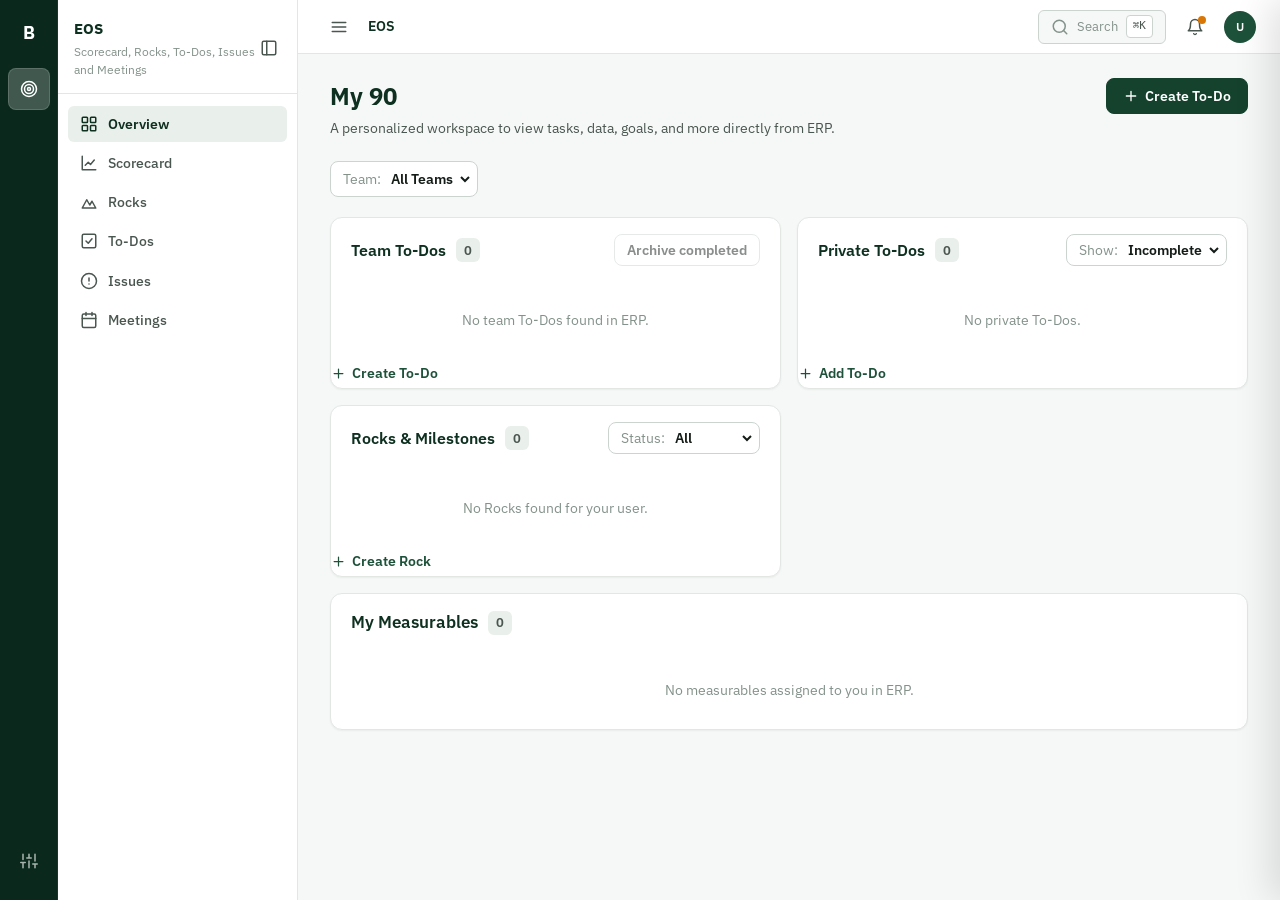
==== erp-starter/index.html @ 86933eb8 "Front end UI has been updated" ====
<!DOCTYPE html>
<html lang="en">
<head>
<meta charset="utf-8">
<meta name="viewport" content="width=device-width, initial-scale=1">
<title>Burhani ERP - EOS</title>
<link rel="preconnect" href="https://fonts.googleapis.com">
<link rel="preconnect" href="https://fonts.gstatic.com" crossorigin>
<link href="https://fonts.googleapis.com/css2?family=IBM+Plex+Sans:wght@400;500;600;700&display=swap" rel="stylesheet">
<link rel="stylesheet" href="css/styles.css?v=2.0.2">
<link rel="stylesheet" href="css/eos.css?v=2.0.2">
</head>
<body>
<div class="app" id="app">
  <nav class="rail" id="rail" aria-label="Modules"></nav>
  <aside class="side" id="side" aria-label="Navigation"></aside>
  <div class="work">
    <header class="top" id="top"></header>
    <main class="page"><div class="inner" id="main"></div></main>
  </div>
</div>
<div class="scrim" id="scrim"></div>
<aside class="drawer" id="drawer" aria-hidden="true" role="dialog" aria-label="New record"></aside>
<div class="pal-wrap" id="palWrap"><div class="pal" role="dialog" aria-label="Command palette">
  <input id="palIn" placeholder="Search records, documents or modules" autocomplete="off" aria-label="Command palette">
  <ul id="palList"></ul>
  <footer><span><kbd>↑</kbd> <kbd>↓</kbd> move</span><span><kbd>↵</kbd> open</span><span><kbd>esc</kbd> close</span></footer>
</div></div>
<div class="toast" id="toast" role="status"></div>

<script src="js/registry.js?v=2.0.2"></script>
<script src="js/eos.js?v=2.0.2"></script>
<script src="js/app.js?v=2.0.2"></script>
</body>
</html>
---- erp-starter/css/styles.css ----
/* =====================================================================
   Burhani ERP Design System: Core Tokens, Shell, & Base Components
   ===================================================================== */
:root {
  --ink: #141C18;
  --ink-2: #4A5650;
  --ink-3: #84928B;
  --surface: #FFFFFF;
  --line: #E2E7E4;
  --line-2: #CCD4CF;

  /* Burhani Green Palette */
  --g50: #F6F8F7;
  --g100: #E9EFEA;
  --g700: #1E513A;
  --g800: #14422D;
  --g900: #0E3020;
  --olive: #2D6A4F;

  /* Status Colors */
  --ok: #15803D;
  --ok-bg: #DCFCE7;
  --bad: #DC2626;
  --bad-bg: #FEE2E2;
  --warn: #D97706;
  --warn-bg: #FEF3C7;

  /* Shapes & Effects */
  --r: 8px;
  --r-lg: 12px;
  --ease: cubic-bezier(0.16, 1, 0.3, 1);
  --shadow-sm: 0 1px 2px rgba(0, 0, 0, 0.05);
  --shadow: 0 1px 3px rgba(0, 0, 0, 0.05), 0 4px 6px -2px rgba(0, 0, 0, 0.03);
  --shadow-h: 0 12px 28px -4px rgba(14, 48, 32, 0.12), 0 4px 12px -2px rgba(14, 48, 32, 0.06);
}

*, *::before, *::after {
  box-sizing: border-box;
  margin: 0;
  padding: 0;
}

html, body {
  height: 100%;
  font-family: 'IBM Plex Sans', -apple-system, BlinkMacSystemFont, 'Segoe UI', Roboto, Helvetica, Arial, sans-serif;
  color: var(--ink);
  background: var(--g50);
  font-size: 14px;
  line-height: 1.5;
  -webkit-font-smoothing: antialiased;
}

input, button, select, textarea {
  font: inherit;
}

button {
  background: none;
  border: none;
  cursor: pointer;
  color: inherit;
}

svg.i {
  width: 18px;
  height: 18px;
  stroke: currentColor;
  stroke-width: 2;
  stroke-linecap: round;
  stroke-linejoin: round;
  fill: none;
  flex-shrink: 0;
}

/* =====================================================================
   APP SHELL
   ===================================================================== */
.app {
  display: flex;
  height: 100vh;
  width: 100vw;
  overflow: hidden;
}

/* 1. Left Rail (Global App Navigation) */
.rail {
  width: 58px;
  flex-shrink: 0;
  background: #0A291C;
  display: flex;
  flex-direction: column;
  align-items: center;
  padding: 12px 0;
  z-index: 40;
  border-right: 1px solid rgba(255, 255, 255, 0.06);
}

.brand {
  width: 40px;
  height: 40px;
  border-radius: 10px;
  background: rgba(255, 255, 255, 0.1);
  display: flex;
  align-items: center;
  justify-content: center;
  color: #fff;
  font-weight: 700;
  font-size: 18px;
  margin-bottom: 16px;
  transition: all .2s var(--ease);
}
.brand.has-logo {
  background: transparent;
}
.brand img {
  width: 32px;
  height: 32px;
  object-fit: contain;
}
.brand:hover {
  background: rgba(255, 255, 255, 0.2);
}

.rb {
  width: 42px;
  height: 42px;
  border-radius: 8px;
  color: rgba(255, 255, 255, 0.65);
  display: flex;
  align-items: center;
  justify-content: center;
  margin-bottom: 6px;
  transition: all .15s var(--ease);
}
.rb:hover {
  background: rgba(255, 255, 255, 0.12);
  color: #fff;
}
.rb[aria-current="true"] {
  background: rgba(255, 255, 255, 0.22);
  color: #fff;
  box-shadow: inset 0 0 0 1px rgba(255, 255, 255, 0.15);
}
.spacer {
  flex: 1;
}

/* 2. Module Sidebar */
.side {
  width: 240px;
  flex-shrink: 0;
  background: var(--surface);
  border-right: 1px solid var(--line);
  display: flex;
  flex-direction: column;
  transition: margin-left .2s var(--ease);
  z-index: 30;
}
.app.sb-off .side {
  margin-left: -240px;
}
.side-in {
  display: flex;
  flex-direction: column;
  height: 100%;
}
.sb-head {
  display: flex;
  align-items: center;
  justify-content: space-between;
  padding: 18px 16px 14px;
  border-bottom: 1px solid var(--line);
}
.sb-head h2 {
  font-size: 15px;
  font-weight: 700;
  color: var(--g900);
}
.sb-head p {
  font-size: 12px;
  color: var(--ink-3);
  margin-top: 2px;
}
.sb-nav {
  flex: 1;
  overflow-y: auto;
  padding: 12px 10px;
  display: flex;
  flex-direction: column;
  gap: 3px;
}
.nv {
  display: flex;
  align-items: center;
  width: 100%;
  gap: 10px;
  padding: 8px 12px;
  border-radius: 6px;
  color: var(--ink-2);
  font-size: 13.5px;
  font-weight: 500;
  text-align: left;
  transition: all .15s;
}
.nv:hover {
  background: var(--g100);
  color: var(--ink);
}
.nv[aria-current="page"] {
  background: var(--g100);
  color: var(--g900);
  font-weight: 600;
}
.nv .lbl {
  flex: 1;
}
.nv .chev {
  width: 14px;
  height: 14px;
  color: var(--ink-3);
  transition: transform .2s var(--ease);
}
.nv[aria-expanded="true"] .chev {
  transform: rotate(90deg);
}
.kids {
  max-height: 0;
  overflow: hidden;
  transition: max-height .25s var(--ease);
}
.kids.open {
  max-height: 500px;
}
.kid {
  display: block;
  width: 100%;
  text-align: left;
  padding: 6px 12px 6px 36px;
  font-size: 13px;
  color: var(--ink-2);
  border-radius: 6px;
  transition: all .15s;
}
.kid:hover {
  background: var(--g100);
  color: var(--ink);
}
.kid[aria-current="page"] {
  color: var(--g900);
  font-weight: 600;
  background: var(--g100);
}

/* 3. Main Work Area */
.work {
  flex: 1;
  display: flex;
  flex-direction: column;
  min-width: 0;
  height: 100vh;
  overflow: hidden;
  background: var(--g50);
}

/* 4. Top Header */
.top {
  height: 54px;
  flex-shrink: 0;
  background: var(--surface);
  border-bottom: 1px solid var(--line);
  display: flex;
  align-items: center;
  padding: 0 24px;
  gap: 12px;
}
.menu-btn {
  display: none;
}
.crumbs {
  display: flex;
  align-items: center;
  gap: 6px;
  font-size: 13.5px;
  color: var(--ink-2);
}
.crumbs button {
  font-weight: 500;
  color: var(--ink-2);
}
.crumbs button:hover {
  color: var(--g900);
  text-decoration: underline;
}
.crumbs b {
  color: var(--g900);
  font-weight: 600;
}
.crumbs .sep {
  color: var(--ink-3);
  font-size: 12px;
}
.cmdk {
  margin-left: auto;
  display: flex;
  align-items: center;
  gap: 8px;
  height: 34px;
  padding: 0 12px;
  border-radius: 6px;
  border: 1px solid var(--line-2);
  background: var(--g50);
  color: var(--ink-3);
  font-size: 13px;
  transition: all .15s;
}
.cmdk:hover {
  background: #fff;
  border-color: var(--olive);
}
.cmdk kbd {
  padding: 2px 6px;
  font-size: 11px;
  background: #fff;
  border: 1px solid var(--line-2);
  border-radius: 4px;
  color: var(--ink-2);
}
.dot {
  width: 8px;
  height: 8px;
  border-radius: 50%;
  background: var(--warn);
  position: absolute;
  top: 6px;
  right: 6px;
}
.avatar {
  width: 32px;
  height: 32px;
  border-radius: 50%;
  background: var(--g700);
  color: #fff;
  font-size: 12px;
  font-weight: 600;
  display: grid;
  place-items: center;
  flex-shrink: 0;
  cursor: pointer;
}

/* 5. Page Content Container */
.page {
  flex: 1;
  overflow-y: auto;
  padding: 24px 32px 48px;
}
.inner {
  max-width: 1260px;
  margin: 0 auto;
  width: 100%;
}
.inner.enter {
  animation: fadeEnter .2s var(--ease);
}
@keyframes fadeEnter {
  from { opacity: 0; transform: translateY(6px); }
  to { opacity: 1; transform: translateY(0); }
}

/* =====================================================================
   SHARED COMPONENTS & FORM CONTROLS
   ===================================================================== */
.ph {
  display: flex;
  align-items: center;
  justify-content: space-between;
  margin-bottom: 20px;
}
.ph h1 {
  font-size: 24px;
  font-weight: 700;
  color: var(--g900);
}
.ph .sub {
  font-size: 14px;
  color: var(--ink-3);
  font-weight: 400;
  margin-left: 8px;
}
.ph .row {
  display: flex;
  align-items: center;
  gap: 10px;
}

.btn {
  display: inline-flex;
  align-items: center;
  justify-content: center;
  gap: 6px;
  height: 36px;
  padding: 0 16px;
  font-weight: 600;
  font-size: 13.5px;
  border-radius: var(--r);
  border: 1px solid var(--line-2);
  background: var(--surface);
  color: var(--ink);
  transition: all .15s;
}
.btn:hover {
  background: var(--g100);
}
.btn.primary {
  background: var(--g800);
  color: #fff;
  border-color: var(--g800);
}
.btn.primary:hover {
  background: var(--g900);
}
.btn svg {
  width: 16px;
  height: 16px;
}

.icon-btn {
  width: 34px;
  height: 34px;
  border-radius: 6px;
  display: grid;
  place-items: center;
  color: var(--ink-2);
  position: relative;
  transition: background .15s;
}
.icon-btn:hover {
  background: var(--g100);
  color: var(--ink);
}

.mini {
  height: 28px;
  padding: 0 10px;
  font-size: 12px;
  font-weight: 600;
  border-radius: 6px;
  border: 1px solid var(--line-2);
  background: var(--surface);
  display: inline-flex;
  align-items: center;
  gap: 4px;
}
.mini.ok {
  background: var(--ok-bg);
  color: var(--ok);
  border-color: transparent;
}
.mini:hover {
  background: var(--g100);
}

.field {
  height: 38px;
  padding: 0 12px;
  border: 1px solid var(--line-2);
  border-radius: var(--r);
  background: var(--surface);
  color: var(--ink);
  font-size: 13.5px;
  outline: none;
  transition: border-color .15s, box-shadow .15s;
}
.field:focus {
  border-color: var(--olive);
  box-shadow: 0 0 0 2px rgba(45, 106, 79, 0.15);
}

.panel {
  background: var(--surface);
  border: 1px solid var(--line);
  border-radius: var(--r-lg);
  box-shadow: var(--shadow-sm);
  overflow: hidden;
}

.scroll {
  overflow-x: auto;
  width: 100%;
}

table {
  width: 100%;
  border-collapse: collapse;
  text-align: left;
  font-size: 13.5px;
}
th {
  font-weight: 600;
  color: var(--ink-2);
  border-bottom: 1px solid var(--line);
  padding: 10px 16px;
  background: var(--g50);
}
td {
  border-bottom: 1px solid var(--line);
  padding: 12px 16px;
  color: var(--ink);
}
tr:hover td {
  background: #F9FAF9;
}
td.strong {
  font-weight: 600;
  color: var(--g900);
}
td.muted {
  color: var(--ink-3);
}
td.num, th.num {
  text-align: right;
}

.pill {
  display: inline-flex;
  align-items: center;
  padding: 3px 10px;
  border-radius: 99px;
  font-size: 12px;
  font-weight: 600;
}
.pill.ok { background: var(--ok-bg); color: var(--ok); }
.pill.bad { background: var(--bad-bg); color: var(--bad); }
.pill.warn { background: var(--warn-bg); color: var(--warn); }
.pill.olive { background: #E9EFEA; color: var(--g800); }
.pill.neutral { background: var(--g100); color: var(--ink-2); }

.search {
  position: relative;
  display: inline-flex;
  align-items: center;
}
.search svg {
  position: absolute;
  left: 10px;
  width: 16px;
  height: 16px;
  color: var(--ink-3);
  pointer-events: none;
}
.search .field {
  padding-left: 34px;
}

.chips {
  display: flex;
  gap: 8px;
  align-items: center;
}
.chip {
  display: inline-flex;
  align-items: center;
  gap: 6px;
  height: 32px;
  padding: 0 12px;
  border-radius: 99px;
  background: var(--surface);
  border: 1px solid var(--line-2);
  font-size: 13px;
  font-weight: 500;
  color: var(--ink-2);
}
.chip small {
  background: var(--g100);
  padding: 1px 6px;
  border-radius: 99px;
  font-size: 11px;
}
.chip[aria-pressed="true"] {
  background: var(--g800);
  color: #fff;
  border-color: var(--g800);
}
.chip[aria-pressed="true"] small {
  background: rgba(255, 255, 255, 0.2);
  color: #fff;
}

/* Kanban Board */
.board {
  display: grid;
  grid-template-columns: repeat(auto-fit, minmax(280px, 1fr));
  gap: 16px;
  align-items: start;
}
.col {
  background: var(--g100);
  border-radius: var(--r-lg);
  padding: 14px;
  display: flex;
  flex-direction: column;
  gap: 10px;
}
.col h4 {
  font-size: 14px;
  font-weight: 600;
  color: var(--g900);
  display: flex;
  align-items: center;
  justify-content: space-between;
}
.col h4 span {
  font-size: 12px;
  color: var(--ink-3);
  background: #fff;
  padding: 2px 8px;
  border-radius: 99px;
}
.card {
  background: var(--surface);
  border: 1px solid var(--line);
  border-radius: var(--r);
  padding: 14px;
  display: flex;
  flex-direction: column;
  gap: 6px;
  box-shadow: var(--shadow-sm);
  text-align: left;
  transition: all .15s;
}
.card:hover {
  box-shadow: var(--shadow);
  border-color: var(--line-2);
}
.card small {
  color: var(--ink-3);
  font-size: 11.5px;
  font-weight: 600;
  text-transform: uppercase;
  letter-spacing: 0.04em;
}
.card strong {
  color: var(--g900);
  font-size: 14px;
  line-height: 1.35;
}
.card p {
  color: var(--ink-2);
  font-size: 12.5px;
}
.card .by {
  margin-top: 6px;
  display: flex;
  align-items: center;
}

/* Empty State */
.empty {
  text-align: center;
  padding: 56px 20px;
}
.empty h3 {
  font-size: 17px;
  font-weight: 600;
  color: var(--g900);
  margin-bottom: 6px;
}
.empty p {
  color: var(--ink-2);
  max-width: 440px;
  margin: 0 auto 20px;
}

/* =====================================================================
   DRAWER (RIGHT SLIDE-OVER)
   ===================================================================== */
.drawer {
  position: fixed;
  top: 0;
  right: 0;
  bottom: 0;
  width: 460px;
  max-width: 90vw;
  background: var(--surface);
  box-shadow: -10px 0 35px rgba(0, 0, 0, 0.12);
  z-index: 100;
  transform: translateX(100%);
  transition: transform .25s var(--ease);
  display: flex;
  flex-direction: column;
}
body.drawer-open .drawer {
  transform: translateX(0);
}
.scrim {
  position: fixed;
  inset: 0;
  background: rgba(10, 25, 18, 0.45);
  backdrop-filter: blur(2px);
  z-index: 90;
  opacity: 0;
  pointer-events: none;
  transition: opacity .25s;
}
body.drawer-open .scrim, body.nav-open .scrim {
  opacity: 1;
  pointer-events: auto;
}
.drawer header {
  display: flex;
  align-items: center;
  justify-content: space-between;
  padding: 20px 24px;
  border-bottom: 1px solid var(--line);
}
.drawer header h2 {
  font-size: 18px;
  font-weight: 700;
  color: var(--g900);
}
.drawer .body {
  flex: 1;
  overflow-y: auto;
  padding: 24px;
  display: flex;
  flex-direction: column;
  gap: 16px;
}
.drawer .f {
  display: flex;
  flex-direction: column;
  gap: 6px;
}
.drawer .f label {
  font-size: 13px;
  font-weight: 600;
  color: var(--ink-2);
}
.drawer .f .err {
  display: none;
  font-size: 12px;
  color: var(--bad);
}
.drawer .f.bad .err {
  display: block;
}
.drawer .f.bad .field {
  border-color: var(--bad);
}
.drawer footer {
  padding: 16px 24px;
  border-top: 1px solid var(--line);
  display: flex;
  justify-content: flex-end;
  gap: 10px;
  background: var(--g50);
}

/* =====================================================================
   COMMAND PALETTE
   ===================================================================== */
.pal-wrap {
  position: fixed;
  inset: 0;
  background: rgba(10, 25, 18, 0.45);
  backdrop-filter: blur(2px);
  z-index: 200;
  display: none;
  place-items: center;
  padding: 20px;
}
body.pal-open .pal-wrap {
  display: grid;
}
.pal {
  width: 600px;
  max-width: 100%;
  background: var(--surface);
  border-radius: var(--r-lg);
  box-shadow: 0 24px 48px rgba(0, 0, 0, 0.2);
  overflow: hidden;
  animation: pop .15s var(--ease);
}
@keyframes pop {
  from { opacity: 0; transform: scale(.97); }
  to { opacity: 1; transform: scale(1); }
}
#palIn {
  width: 100%;
  height: 52px;
  padding: 0 20px;
  border: none;
  border-bottom: 1px solid var(--line);
  outline: none;
  font-size: 15.5px;
  color: var(--ink);
  background: transparent;
}
#palList {
  list-style: none;
  margin: 0;
  padding: 8px 0;
  max-height: 340px;
  overflow-y: auto;
}
#palList .g {
  padding: 8px 18px 4px;
  font-size: 11px;
  font-weight: 700;
  text-transform: uppercase;
  letter-spacing: 0.05em;
  color: var(--ink-3);
}
#palList .it {
  display: flex;
  align-items: center;
  justify-content: space-between;
  padding: 10px 18px;
  cursor: pointer;
  font-size: 14px;
  color: var(--ink);
  transition: background .12s;
}
#palList .it[aria-selected="true"], #palList .it:hover {
  background: var(--g100);
  color: var(--g900);
}
#palList .it small {
  color: var(--ink-3);
  font-size: 12px;
}
#palList .none {
  padding: 24px 18px;
  text-align: center;
  color: var(--ink-3);
}
.pal footer {
  padding: 10px 18px;
  border-top: 1px solid var(--line);
  display: flex;
  gap: 16px;
  font-size: 12px;
  color: var(--ink-3);
  background: var(--g50);
}
.pal footer kbd {
  background: #fff;
  border: 1px solid var(--line-2);
  padding: 1px 5px;
  border-radius: 4px;
  font-weight: 600;
  color: var(--ink-2);
}

/* =====================================================================
   TOAST
   ===================================================================== */
.toast {
  position: fixed;
  bottom: 24px;
  left: 50%;
  transform: translateX(-50%) translateY(100px);
  background: var(--g900);
  color: #fff;
  padding: 11px 22px;
  border-radius: 99px;
  font-size: 13.5px;
  font-weight: 500;
  box-shadow: 0 12px 28px rgba(0, 0, 0, 0.25);
  z-index: 300;
  opacity: 0;
  transition: all .25s var(--ease);
  pointer-events: none;
}
.toast.show {
  transform: translateX(-50%) translateY(0);
  opacity: 1;
}

/* =====================================================================
   RESPONSIVE
   ===================================================================== */
@media (max-width: 900px) {
  .menu-btn { display: grid; }
  .side {
    position: fixed;
    top: 0;
    bottom: 0;
    left: 58px;
    z-index: 95;
    transform: translateX(-100%);
    transition: transform .25s var(--ease);
  }
  body.nav-open .side {
    transform: translateX(0);
  }
  .page {
    padding: 16px;
  }
}
---- erp-starter/css/eos.css ----
/* =====================================================================
   EOS module styles. Spacing scale used throughout: 8 / 12 / 16 / 20 / 24
   ===================================================================== */
.ph.eos-ph{align-items:flex-start;margin-bottom:22px;min-height:0}
.eos-ph+.tabs{margin-top:-8px}
.ph .lead{color:var(--ink-2);margin-top:4px}
.tabs{display:flex;gap:28px;border-bottom:1px solid var(--line);margin:16px 0 20px}
.tab{padding:10px 2px 11px;font-weight:600;color:var(--ink-3);border-bottom:2px solid transparent;margin-bottom:-1px;transition:color .15s,border-color .15s}
.tab:hover{color:var(--ink)}
.tab[aria-selected="true"]{color:var(--g800);border-color:var(--olive)}
.fbar{display:flex;flex-wrap:wrap;gap:10px;align-items:center;margin-bottom:20px}
.fbar .grow{margin-left:auto;display:flex;gap:10px;align-items:center}
.fsel{display:inline-flex;align-items:center;gap:6px;height:36px;padding:0 4px 0 12px;border:1px solid var(--line-2);border-radius:var(--r);background:var(--surface);color:var(--ink-3)}
.fsel select{border:0;background:none;height:34px;font-weight:600;color:var(--ink);cursor:pointer;padding-right:4px;max-width:200px}
.fsel select:focus-visible{outline:2px solid var(--olive);outline-offset:2px;border-radius:4px}
.fsel.sm{height:32px}.fsel.sm select{height:30px}
.sw-wrap{display:inline-flex;align-items:center;gap:10px;height:36px;color:var(--ink);font-weight:500}
.sw{width:34px;height:20px;border-radius:99px;background:var(--line-2);position:relative;transition:background .2s;flex:none}
.sw::after{content:"";position:absolute;top:2px;left:2px;width:16px;height:16px;border-radius:50%;background:#fff;box-shadow:0 1px 2px rgba(0,0,0,.25);transition:transform .2s var(--ease)}
.sw-wrap[aria-checked="true"] .sw{background:var(--g700)}
.sw-wrap[aria-checked="true"] .sw::after{transform:translateX(14px)}
.eos-search{position:relative}
.eos-search .field{padding-left:36px;width:190px}
.avatar.sm{width:28px;height:28px;font-size:11px;background:var(--ink-3)}
.avatar.md{width:32px;height:32px;font-size:12px}
.pcount{display:inline-grid;place-items:center;min-width:24px;height:24px;padding:0 7px;border-radius:6px;background:var(--g100);color:var(--ink-2);font-size:12.5px;font-weight:600;margin-left:10px}
.pnl-h{display:flex;align-items:center;justify-content:space-between;gap:12px;padding:16px 20px}
.pnl-h h2{font-size:17px;font-weight:600;color:var(--g900);display:flex;align-items:center}
.pnl-sub{padding:0 20px 14px;margin-top:-8px;color:var(--ink-3)}
.eos-col{max-width:980px;margin:0 auto}
.stack{display:grid;gap:16px}
.eos-t td{padding:13px 16px}
.eos-t th{padding:11px 16px}
.eos-t td.tl{white-space:normal;min-width:240px}
.muted-s{color:var(--ink-3);font-size:12.5px}

/* status chip, tags, progress */
.e-st{display:inline-flex;align-items:center;gap:6px;height:26px;padding:0 9px;border-radius:6px;font-size:12.5px;font-weight:600;white-space:nowrap}
.e-st svg{width:14px;height:14px}
.e-st.on{background:#E1EDF7;color:#25628F}
.e-st.off{background:var(--bad-bg);color:var(--bad)}
.e-st.done{background:var(--ok-bg);color:var(--ok)}
.e-tag{display:inline-block;margin-left:10px;padding:1px 9px;border:1px solid var(--line-2);border-radius:99px;font-size:12px;font-weight:500;color:var(--ink-2);vertical-align:1px}
.e-prog{display:inline-flex;align-items:center;gap:10px;color:var(--ink-3);font-size:12px}
.e-bar{display:inline-block;width:96px;height:6px;border-radius:99px;background:var(--g100);overflow:hidden}
.e-bar i{display:block;height:100%;background:var(--g700);border-radius:99px}

/* timeframe pills matching Desk Scorecard list */
.tf-badge{display:inline-flex;align-items:center;gap:6px;padding:3px 10px;border-radius:99px;font-size:12px;font-weight:500}
.tf-badge.tf-weekly{background:#EBF3EE;color:#1A5336}
.tf-badge.tf-monthly{background:#EEF2F6;color:#334155}
.tf-badge.tf-quarterly{background:#FEF3EB;color:#B45309}
.tf-badge.tf-annual{background:#EFF6FF;color:#1D4ED8}
.tf-badge .dot{width:6px;height:6px;border-radius:50%;background:currentColor;display:inline-block}

/* ERP Desk table styling */
.desk-panel{box-shadow:0 1px 3px rgba(0,0,0,0.04);background:#fff}
.desk-table th{background:#F8FAFC;font-size:12.5px;color:var(--ink-2);text-transform:none;letter-spacing:0;font-weight:600;padding:10px 14px;border-bottom:1px solid var(--line)}
.desk-table td{padding:10px 14px;font-size:13px;border-bottom:1px solid var(--line);vertical-align:middle}
.desk-table tr:hover td{background:#F8FAFC}
.desk-table tr.sel td{background:#F1F5F9}
.sc-fbar .field{background:var(--g50);border:1px solid var(--line-2);transition:border-color .15s,box-shadow .15s}
.sc-fbar .field:focus{background:#fff;border-color:var(--g700);box-shadow:0 0 0 2px var(--g100)}

/* due dates */
.due{display:inline-flex;align-items:center;gap:8px;color:var(--ink-3);white-space:nowrap}
.due svg{width:16px;height:16px}
.due.late{color:var(--bad);font-weight:600}
.due.today{color:var(--ink);font-weight:600}
.bang{width:18px;height:18px;border-radius:50%;background:var(--bad);color:#fff;display:inline-grid;place-items:center;font-size:12px;font-weight:700;line-height:1}
.dd{color:var(--ink-3);white-space:nowrap}
.dd.late{color:var(--bad);font-weight:600}
.dd.today{color:var(--warn);font-weight:600}
.ck-c{width:22px;height:22px;border-radius:50%;border:1.5px solid var(--line-2);background:#fff;display:grid;place-items:center;color:#fff;transition:background .15s,border-color .15s;flex:none}
.ck-c:hover{border-color:var(--g700)}
.ck-c.on{background:var(--ok);border-color:var(--ok)}
.ck-c svg{width:13px;height:13px;stroke-width:3}
td.tdn{white-space:normal;font-weight:500;min-width:260px}
td.tdn.done,.e-li .t.done{color:var(--ink-3);text-decoration:line-through}
tr.msr>td{background:var(--g50)}
tr.msr td{padding-top:10px;padding-bottom:10px}
tr.msr.add input{width:min(440px,100%);height:34px}
td .icon-btn{width:30px;height:30px}
td .icon-btn svg{width:16px;height:16px}
.pri{border:1px solid var(--line-2);border-radius:6px;height:30px;padding:0 6px;background:#fff;color:var(--ink-2);font-weight:500}

/* floating row menu */
.e-menu{position:fixed;z-index:60;min-width:196px;background:var(--surface);border:1px solid var(--line);border-radius:var(--r);box-shadow:var(--shadow-h);padding:6px;animation:pop .14s var(--ease)}
.e-menu button{display:block;width:100%;padding:9px 12px;border-radius:6px;font-weight:500;color:var(--ink)}
.e-menu button:hover{background:var(--g100)}

/* pager */
.pager{display:flex;align-items:center;gap:16px;padding:12px 20px;border-top:1px solid var(--line);color:var(--ink-2);font-size:13px}
.pager .sp{flex:1}
.pager select{border:0;background:none;font-weight:600;color:var(--ink);cursor:pointer}
.pager .mini{width:30px;padding:0}
.pager .mini[disabled]{opacity:.4;cursor:default}
.addlink{display:inline-flex;align-items:center;gap:6px;color:var(--g700);font-weight:600;padding:4px 0}
.addlink:hover{color:var(--g900);text-decoration:underline}
.addlink svg{width:15px;height:15px}
.addrow{display:flex;align-items:center;gap:6px;padding:13px 20px;color:var(--g700);font-weight:600;border-top:1px solid var(--line);width:100%}
.addrow:hover{background:var(--g50)}
.addrow svg{width:15px;height:15px}

/* scorecard */
.sc table{min-width:1180px}
.sc th{font-weight:500;color:var(--ink-2);font-size:12.5px;text-align:center;white-space:normal;line-height:1.3;padding:10px 12px;background:var(--g50)}
.sc th small{display:block;color:var(--ink-3);font-weight:400}
.sc th.cur{color:var(--g900);font-weight:600}
.sc th.cur::before{content:"";display:inline-block;width:7px;height:7px;border-radius:50%;background:#2F7FBF;margin-right:6px;vertical-align:1px}
.sc tr.yr th{background:var(--surface);text-align:left;color:var(--ink-3);font-weight:600;border-bottom:0;padding:10px 12px 4px}
.sc td{padding:0 14px;height:46px;text-align:center}
.sc td.trc,.sc th.trc{width:64px;min-width:64px;position:sticky;left:0;z-index:2;background:var(--surface)}
.sc th.trc{background:var(--g50)}
.sc td.mn,.sc th.mn{position:sticky;left:64px;z-index:2;min-width:250px;text-align:left;background:var(--surface);box-shadow:1px 0 0 var(--line)}
.sc th.mn{background:var(--g50)}
.sc td.mn{font-weight:600;color:var(--g900);white-space:normal}
.sc td.g{color:var(--ink-2)}
.sc td.cell{font-weight:600;cursor:pointer;min-width:108px;position:relative;transition:filter .15s}
.sc td.cell:hover{filter:brightness(.96)}
.sc td.cell.ok{background:#E6F2E7;color:var(--ok)}
.sc td.cell.bad{background:#FBE6E2;color:var(--bad)}
.sc td.cell.na{color:var(--ink-3);font-weight:400}
.sc td.cell.na.cur{background:var(--g50)}
.sc .sc-in{width:92px;height:32px;text-align:center}
.toissue{position:absolute;right:4px;top:50%;transform:translateY(-50%);width:24px;height:24px;border-radius:6px;display:grid;place-items:center;color:var(--bad);opacity:0;transition:opacity .15s,background .15s}
.toissue svg{width:15px;height:15px}
.sc td.cell:hover .toissue,.toissue:focus-visible{opacity:1}
.toissue:hover{background:#fff}
.e-trend{display:inline-grid;place-items:center;width:30px;height:30px;border-radius:50%}
.e-trend svg{width:17px;height:17px}
.e-trend.ok{color:var(--ok)}.e-trend.bad{color:var(--bad)}.e-trend.warn{color:#C9791B}

/* rocks */
.vto{display:flex;align-items:center;gap:14px;width:100%;padding:16px 20px;font-weight:600;font-size:16px;color:var(--g900)}
.vto .ic{width:36px;height:36px;border-radius:50%;background:var(--g100);color:var(--g800);display:grid;place-items:center}
.vto .chev{margin-left:auto;color:var(--ink-3);transition:transform .2s var(--ease)}
.vto[aria-expanded="true"] .chev{transform:rotate(180deg)}
.vto-body{display:grid;grid-template-columns:repeat(auto-fit,minmax(200px,1fr));gap:16px;padding:4px 20px 20px}
.vto-body label{display:block;font-size:12.5px;font-weight:600;color:var(--ink-2);margin-bottom:6px}
.vto-body .field{width:100%}
.gh{display:flex;align-items:center;gap:12px;padding:16px 20px;width:100%;text-align:left}
.gh b{font-size:17px;font-weight:600;color:var(--g900)}
.gh .pcount{margin-left:0}
.gh .chev{margin-left:auto;color:var(--ink-3);transition:transform .2s var(--ease)}
.gh[aria-expanded="false"] .chev{transform:rotate(-90deg)}
.gh .gi{width:36px;height:36px;border-radius:50%;background:var(--g100);color:var(--ink-2);display:grid;place-items:center}
.gh .gi svg{width:18px;height:18px}
.none{padding:28px 20px;text-align:center;color:var(--ink-3)}

/* My 90 */
.my3{display:grid;grid-template-columns:repeat(auto-fit,minmax(420px,1fr));gap:16px;align-items:start}
.my3 .panel{display:flex;flex-direction:column}
.lst{max-height:470px;overflow:auto}
.e-li{display:flex;align-items:center;gap:12px;padding:12px 20px;border-top:1px solid var(--line)}
.e-li .t{flex:1;min-width:0;line-height:1.35}
.e-li .e-st{height:24px;padding:0 7px}
.e-li .e-st span{display:none}
.my3 .pnl-h h2{font-size:16px;white-space:nowrap}
.my3 .pnl-h .btn{height:32px;padding:0 12px}
.my3 .foot{display:flex;align-items:center}
.mym table{min-width:0}
.mym td.tl{white-space:normal}

/* empty states, meetings */
.empty .eic{width:52px;height:52px;border-radius:50%;background:var(--g100);color:var(--ink-3);display:grid;place-items:center;margin:0 auto 16px}
.empty .eic svg{width:24px;height:24px}
.empty.dash{border:1.5px dashed var(--line-2);border-radius:var(--r-lg);background:var(--g50)}
.hero{text-align:center;padding:44px 20px;background:var(--g50)}
.hero small{color:var(--ink-3);font-weight:500}
.hero h2{font-size:26px;font-weight:600;color:var(--g900);margin:6px 0 22px}
.hero .row{display:flex;gap:10px;justify-content:center;flex-wrap:wrap}
.mrow{display:flex;align-items:center;gap:16px;padding:16px 20px;border-top:1px solid var(--line)}
.mrow b{color:var(--g900)}
.mrow small{color:var(--ink-3);display:block;margin-top:2px}
.mrow .sp{flex:1}
@media (max-width:560px){.my3{grid-template-columns:1fr}}
@media print{.rail,.side,.top,.ph .row,.tabs,.fbar{display:none!important}.app{display:block;height:auto}.page{overflow:visible}}
.f textarea.field{height:96px;padding:10px 12px;resize:vertical;font:inherit}
.f .help{color:var(--ink-3);font-size:12.5px;margin-top:4px}
.flip{transform:scaleX(-1)}
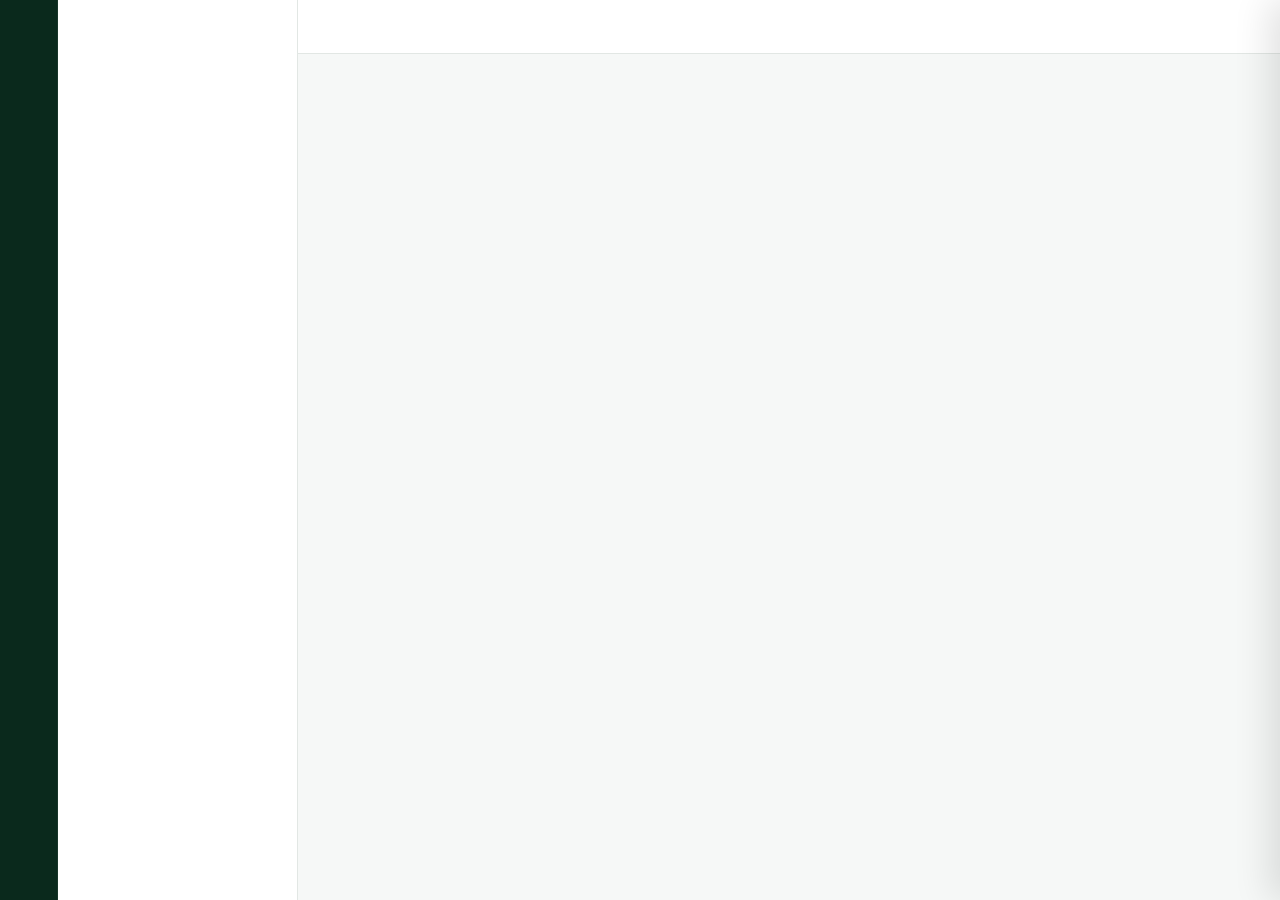
==== commit 14ec20bb: "feat: unify EOS and Talent Management into single portal with permission-based rail and login redire" ====
--- a/erp-starter/index.html
+++ b/erp-starter/index.html
@@ -9,6 +9,7 @@
 <link href="https://fonts.googleapis.com/css2?family=IBM+Plex+Sans:wght@400;500;600;700&display=swap" rel="stylesheet">
 <link rel="stylesheet" href="css/styles.css?v=2.0.2">
 <link rel="stylesheet" href="css/eos.css?v=2.0.2">
+<link rel="stylesheet" href="css/talent.css?v=2.0.2">
 </head>
 <body>
 <div class="app" id="app">
@@ -30,6 +31,7 @@
 
 <script src="js/registry.js?v=2.0.2"></script>
 <script src="js/eos.js?v=2.0.2"></script>
+<script src="js/talent.js?v=2.0.2"></script>
 <script src="js/app.js?v=2.0.2"></script>
 </body>
 </html>
--- a/erp-starter/css/styles.css
+++ b/erp-starter/css/styles.css
@@ -96,10 +96,10 @@
 }
 
 .brand {
-  width: 40px;
-  height: 40px;
+  width: 44px;
+  height: 44px;
   border-radius: 10px;
-  background: rgba(255, 255, 255, 0.1);
+  background: transparent;
   display: flex;
   align-items: center;
   justify-content: center;
@@ -113,12 +113,12 @@
   background: transparent;
 }
 .brand img {
-  width: 32px;
-  height: 32px;
+  width: 38px;
+  height: 38px;
   object-fit: contain;
 }
 .brand:hover {
-  background: rgba(255, 255, 255, 0.2);
+  background: rgba(255, 255, 255, 0.15);
 }
 
 .rb {
@@ -168,18 +168,18 @@
   display: flex;
   align-items: center;
   justify-content: space-between;
-  padding: 18px 16px 14px;
+  padding: 14px 16px;
   border-bottom: 1px solid var(--line);
 }
 .sb-head h2 {
   font-size: 15px;
   font-weight: 700;
   color: var(--g900);
+  margin: 0;
+  line-height: 1;
 }
 .sb-head p {
-  font-size: 12px;
-  color: var(--ink-3);
-  margin-top: 2px;
+  display: none;
 }
 .sb-nav {
   flex: 1;
--- a/erp-starter/css/eos.css
+++ b/erp-starter/css/eos.css
@@ -151,14 +151,19 @@
 /* My 90 */
 .my3{display:grid;grid-template-columns:repeat(auto-fit,minmax(420px,1fr));gap:16px;align-items:start}
 .my3 .panel{display:flex;flex-direction:column}
+.my-todos-container{display:grid;grid-template-columns:1fr 1fr;gap:16px;align-items:stretch}
+.todo-panel{display:flex!important;flex-direction:column!important;height:380px!important;max-height:380px!important;min-height:380px!important;overflow:hidden!important;box-sizing:border-box!important}
+.todo-panel .pnl-h{flex-shrink:0!important}
+.todo-panel .foot{flex-shrink:0!important;display:flex;align-items:center;background:#fff;border-top:1px solid var(--line)}
+.todo-scroll-lst{flex:1 1 auto!important;min-height:0!important;max-height:none!important;overflow-y:auto!important;overflow-x:hidden!important}
 .lst{max-height:470px;overflow:auto}
 .e-li{display:flex;align-items:center;gap:12px;padding:12px 20px;border-top:1px solid var(--line)}
 .e-li .t{flex:1;min-width:0;line-height:1.35}
 .e-li .e-st{height:24px;padding:0 7px}
 .e-li .e-st span{display:none}
-.my3 .pnl-h h2{font-size:16px;white-space:nowrap}
-.my3 .pnl-h .btn{height:32px;padding:0 12px}
-.my3 .foot{display:flex;align-items:center}
+.my3 .pnl-h h2, .my-todos-container .pnl-h h2{font-size:16px;white-space:nowrap}
+.my3 .pnl-h .btn, .my-todos-container .pnl-h .btn{height:32px;padding:0 12px}
+.my3 .foot, .my-todos-container .foot{display:flex;align-items:center}
 .mym table{min-width:0}
 .mym td.tl{white-space:normal}
 
@@ -174,8 +179,190 @@
 .mrow b{color:var(--g900)}
 .mrow small{color:var(--ink-3);display:block;margin-top:2px}
 .mrow .sp{flex:1}
-@media (max-width:560px){.my3{grid-template-columns:1fr}}
+@media (max-width:768px){.my3, .my-todos-container{grid-template-columns:1fr}}
 @media print{.rail,.side,.top,.ph .row,.tabs,.fbar{display:none!important}.app{display:block;height:auto}.page{overflow:visible}}
 .f textarea.field{height:96px;padding:10px 12px;resize:vertical;font:inherit}
 .f .help{color:var(--ink-3);font-size:12.5px;margin-top:4px}
 .flip{transform:scaleX(-1)}
+
+/* ================= L10 Meetings & Meeting Room CSS ================= */
+.nn-meeting-hero { background: linear-gradient(135deg, #f8fafc 0%, #f1f5f9 100%); border: 1px solid #e2e8f0; border-radius: 12px; padding: 44px 24px; text-align: center; margin-bottom: 24px; position: relative; overflow: hidden; }
+.nn-meeting-hero-tag { display: inline-block; padding: 3px 12px; background: #e2e8f0; border-radius: 12px; font-size: 11px; font-weight: 700; color: #475569; margin-bottom: 12px; text-transform: uppercase; letter-spacing: 0.5px; }
+.nn-meeting-hero-title { font-size: 22px; font-weight: 700; color: #111827; margin: 0 0 20px; }
+.nn-meeting-hero-btns { display: flex; align-items: center; justify-content: center; gap: 12px; }
+
+.nn-upcoming-box { border: 1.5px dashed #d1d5db; border-radius: 10px; padding: 48px 24px; text-align: center; background: #fafbfc; display: flex; flex-direction: column; align-items: center; gap: 10px; }
+.nn-empty-icon-circle { width: 52px; height: 52px; border-radius: 50%; background: #f3f4f6; color: #9ca3af; display: flex; align-items: center; justify-content: center; margin-bottom: 4px; }
+.nn-empty-box-title { font-size: 15px; font-weight: 700; color: #1f2937; margin: 0; }
+.nn-empty-box-sub { font-size: 13px; color: #6b7280; margin: 0; max-width: 420px; }
+
+.nn-modal-backdrop { position: fixed; inset: 0; background: rgba(15, 23, 42, 0.45); backdrop-filter: blur(2px); z-index: 99998; }
+.nn-modal-card { position: fixed; top: 50%; left: 50%; transform: translate(-50%, -50%); width: 100%; max-width: 480px; background: #ffffff; border-radius: 12px; box-shadow: 0 20px 25px -5px rgba(0,0,0,0.2), 0 10px 10px -5px rgba(0,0,0,0.1); z-index: 99999; overflow: hidden; }
+.nn-modal-header { display: flex; align-items: flex-start; justify-content: space-between; padding: 20px 24px 14px; border-bottom: 1px solid #f1f3f5; }
+.nn-modal-title { font-size: 18px; font-weight: 700; color: #111827; margin: 0 0 4px; }
+.nn-modal-sub { font-size: 13px; color: #6b7280; margin: 0; }
+.nn-modal-close-btn { background: transparent; border: none; color: #9ca3af; cursor: pointer; padding: 4px; border-radius: 4px; display: inline-flex; align-items: center; justify-content: center; }
+.nn-modal-close-btn:hover { color: #111827; background: #f3f4f6; }
+.nn-modal-body { padding: 20px 24px; max-height: 65vh; overflow-y: auto; }
+.nn-agenda-select-list { display: flex; flex-direction: column; gap: 8px; }
+.nn-agenda-select-item { display: flex; align-items: center; justify-content: space-between; padding: 12px 14px; border: 1px solid #e5e7eb; border-radius: 8px; background: #ffffff; transition: all 0.15s; }
+.nn-agenda-select-item:hover { border-color: #cbd5e1; background: #f8fafc; }
+.nn-agenda-select-left { display: flex; align-items: center; gap: 12px; }
+.nn-agenda-select-icon { width: 32px; height: 32px; border-radius: 6px; background: #ecfdf5; color: #059669; display: flex; align-items: center; justify-content: center; }
+.nn-agenda-select-title { font-size: 14px; font-weight: 600; color: #1f2937; }
+
+/* L10 Meeting Workspace */
+.nn-l10-wrap { display: flex; width: 100%; min-height: calc(100vh - 120px); background: #f8fafc; border: 1px solid #e5e7eb; border-radius: 10px; overflow: hidden; margin-top: 4px; }
+.nn-l10-side { width: 280px; flex-shrink: 0; background: #ffffff; border-right: 1px solid #e5e7eb; display: flex; flex-direction: column; justify-content: space-between; box-shadow: 2px 0 6px rgba(0,0,0,0.02); }
+.nn-l10-side-top { padding: 18px 16px; border-bottom: 1px solid #f1f3f5; }
+.nn-l10-timer-display { display: flex; align-items: center; justify-content: space-between; font-size: 12px; font-weight: 600; color: #6b7280; margin-bottom: 4px; }
+.nn-l10-timer-bold { font-size: 20px; font-weight: 700; color: #111827; font-variant-numeric: tabular-nums; }
+.nn-l10-step-timer-badge { font-size: 12px; font-weight: 600; padding: 2px 8px; border-radius: 12px; background: #ecfdf5; color: #064e3b; }
+
+.nn-l10-agenda-list { display: flex; flex-direction: column; gap: 2px; padding: 12px 10px; flex: 1; overflow-y: auto; }
+.nn-l10-agenda-item { display: flex; align-items: center; justify-content: space-between; padding: 10px 12px; border-radius: 6px; cursor: pointer; font-size: 12.5px; font-weight: 600; color: #4b5563; transition: all 0.12s; border-left: 3px solid transparent; }
+.nn-l10-agenda-item:hover { background: #f3f4f6; color: #111827; }
+.nn-l10-agenda-item.on { background: #ecfdf5; color: #064e3b; border-left-color: #059669; }
+.nn-l10-agenda-left { display: flex; align-items: center; gap: 8px; }
+.nn-l10-agenda-times { font-size: 11px; color: #6b7280; font-variant-numeric: tabular-nums; font-weight: 500; }
+.nn-l10-agenda-item.on .nn-l10-agenda-times { color: #064e3b; font-weight: 600; }
+
+.nn-l10-side-foot { padding: 14px 16px; border-top: 1px solid #f1f3f5; display: flex; flex-direction: column; gap: 10px; background: #ffffff; }
+.nn-l10-foot-actions { display: flex; align-items: center; justify-content: space-between; gap: 8px; }
+.nn-l10-foot-btn { display: inline-flex; align-items: center; gap: 6px; padding: 6px 10px; border-radius: 6px; border: 1px solid #e5e7eb; background: #fff; font-size: 12px; font-weight: 500; color: #374151; cursor: pointer; flex: 1; justify-content: center; }
+.nn-l10-foot-btn:hover { background: #f9fafb; border-color: #cbd5e1; }
+
+.nn-l10-main { flex: 1; min-width: 0; overflow-y: auto; padding: 24px 32px 60px; background: #f8fafc; }
+.nn-l10-header { display: flex; align-items: center; justify-content: space-between; margin-bottom: 20px; }
+.nn-l10-title { font-size: 18px; font-weight: 700; color: #111827; margin: 0; }
+.nn-l10-sub { font-size: 12.5px; color: #6b7280; margin-top: 2px; }
+
+.nn-l10-card { background: #ffffff; border: 1px solid #e5e7eb; border-radius: 8px; padding: 20px; margin-bottom: 20px; box-shadow: 0 1px 3px rgba(0,0,0,0.03); }
+.nn-l10-card-head { display: flex; align-items: center; justify-content: space-between; margin-bottom: 16px; }
+.nn-l10-card-title { font-size: 14px; font-weight: 700; color: #111827; margin: 0; }
+
+.nn-attendee-grid { display: flex; flex-wrap: wrap; gap: 12px; margin-bottom: 16px; }
+.nn-attendee-chip { display: inline-flex; align-items: center; gap: 8px; padding: 6px 14px; border-radius: 20px; border: 1px solid #e5e7eb; background: #ffffff; font-size: 12.5px; font-weight: 600; color: #374151; cursor: pointer; user-select: none; transition: all 0.12s; }
+.nn-attendee-chip.present { border-color: #059669; background: #ecfdf5; color: #064e3b; }
+.nn-attendee-chip.absent { opacity: 0.55; }
+
+.nn-sharing-box { text-align: center; padding: 28px 20px; border: 1px dashed #d1d5db; border-radius: 8px; background: #fafbfc; margin-bottom: 16px; }
+.nn-sharing-av { width: 56px; height: 56px; border-radius: 50%; background: #064e3b; color: #ffffff; font-size: 18px; font-weight: 700; display: inline-flex; align-items: center; justify-content: center; margin-bottom: 10px; }
+.nn-sharing-name { font-size: 16px; font-weight: 700; color: #111827; margin-bottom: 4px; }
+.nn-sharing-badge { display: inline-block; padding: 2px 10px; border-radius: 12px; background: #ecfdf5; color: #064e3b; font-size: 11.5px; font-weight: 600; margin-bottom: 14px; }
+
+.nn-rating-list { display: flex; flex-direction: column; gap: 10px; }
+.nn-rating-item { display: flex; align-items: center; justify-content: space-between; padding: 10px 14px; border: 1px solid #f1f3f5; border-radius: 6px; background: #ffffff; }
+.nn-rating-input { width: 60px; height: 32px; border: 1px solid #d1d5db; border-radius: 6px; text-align: center; font-size: 14px; font-weight: 700; color: #111827; }
+
+/* Table, Row and Button styles for Meeting Steps */
+.nn-btn-green { height: 34px; padding: 0 16px; border-radius: 6px; background: #064e3b; color: #ffffff; font-size: 12.5px; font-weight: 600; border: none; cursor: pointer; display: inline-flex; align-items: center; justify-content: center; gap: 6px; transition: background 0.15s; }
+.nn-btn-green:hover { background: #04392b; }
+.nn-btn-bar { display: inline-flex; align-items: center; gap: 6px; height: 32px; padding: 0 12px; border-radius: 6px; border: 1px solid #e5e7eb; background: #fff; font-size: 12px; font-weight: 500; color: #374151; cursor: pointer; }
+.nn-btn-bar:hover { background: #f9fafb; border-color: #cbd5e1; }
+
+.nn-vto-card { display: flex; align-items: center; justify-content: space-between; padding: 12px 18px; border: 1px solid #e5e7eb; border-radius: 8px; background: #ffffff; margin-bottom: 16px; cursor: pointer; user-select: none; }
+.nn-vto-left { display: flex; align-items: center; gap: 10px; }
+.nn-vto-icon { width: 28px; height: 28px; border-radius: 6px; background: #ecfdf5; color: #059669; display: flex; align-items: center; justify-content: center; }
+.nn-vto-title { font-weight: 600; font-size: 13.5px; color: #111827; }
+
+.nn-rock-card { border: 1px solid #e5e7eb; border-radius: 8px; background: #ffffff; margin-bottom: 20px; overflow: hidden; }
+.nn-rock-header { display: flex; align-items: center; justify-content: space-between; padding: 14px 18px; border-bottom: 1px solid #f1f3f5; }
+.nn-rock-title-group { display: flex; align-items: center; gap: 10px; }
+.nn-rock-title { font-size: 14px; font-weight: 700; color: #111827; }
+.nn-badge-cnt { display: inline-flex; align-items: center; justify-content: center; min-width: 20px; height: 20px; padding: 0 6px; border-radius: 10px; background: #f3f4f6; font-size: 11px; font-weight: 700; color: #374151; }
+
+.nn-rock-tbl { width: 100%; border-collapse: collapse; font-size: 12.5px; }
+.nn-rock-tbl th { text-align: left; padding: 8px 14px; font-size: 11px; font-weight: 600; color: #6b7280; border-bottom: 1px solid #f1f3f5; background: #fafafa; }
+.nn-rock-tbl td { padding: 11px 14px; border-bottom: 1px solid #f3f4f6; color: #1f2937; vertical-align: middle; }
+.nn-rock-row:hover { background: #f9fafb; }
+
+.nn-status-badge { display: inline-flex; align-items: center; gap: 4px; padding: 3px 8px; border-radius: 6px; font-size: 11.5px; font-weight: 600; cursor: pointer; white-space: nowrap; }
+.nn-status-badge.on-track { background: #e0f2fe; color: #0284c7; }
+.nn-status-badge.off-track { background: #fee2e2; color: #dc2626; }
+.nn-status-badge.complete { background: #dcfce7; color: #16a34a; }
+
+.nn-progress-wrap { display: flex; align-items: center; gap: 8px; justify-content: flex-end; }
+.nn-prog-bar { width: 80px; height: 6px; background: #e5e7eb; border-radius: 3px; overflow: hidden; }
+.nn-prog-fill { height: 100%; background: #059669; }
+.nn-prog-txt { font-size: 11.5px; color: #6b7280; font-weight: 500; min-width: 24px; text-align: right; }
+
+.nn-owner-circle { width: 24px; height: 24px; border-radius: 50%; background: #064e3b; color: #ffffff; font-size: 10px; font-weight: 700; display: inline-flex; align-items: center; justify-content: center; text-transform: uppercase; flex-shrink: 0; }
+
+.nn-todo-card { width: 100%; background: #ffffff; border: 1px solid #e5e7eb; border-radius: 8px; box-shadow: 0 1px 3px rgba(0,0,0,0.03); overflow: hidden; margin-bottom: 20px; }
+.nn-todo-card-header { padding: 14px 20px; display: flex; align-items: center; justify-content: space-between; border-bottom: 1px solid #f1f3f5; }
+.nn-todo-card-title { display: flex; align-items: center; gap: 8px; font-size: 15px; font-weight: 700; color: #111827; }
+.nn-todo-count { font-size: 13px; font-weight: 600; color: #6b7280; }
+
+.nn-todo-table-head { display: flex; align-items: center; padding: 10px 18px; font-size: 11.5px; font-weight: 600; color: #6b7280; border-bottom: 1px solid #f1f3f5; background: #ffffff; user-select: none; }
+.nn-todo-col-check { width: 36px; flex-shrink: 0; display: flex; align-items: center; justify-content: center; }
+.nn-todo-col-title { flex: 1 1 0%; min-width: 0; padding-right: 16px; font-size: 12px; font-weight: 600; color: #6b7280; }
+.nn-todo-col-due { width: 120px; flex-shrink: 0; display: flex; align-items: center; gap: 4px; font-size: 12px; font-weight: 600; color: #6b7280; }
+.nn-todo-col-owner { width: 70px; flex-shrink: 0; display: flex; align-items: center; font-size: 12px; font-weight: 600; color: #6b7280; }
+
+.nn-todo-row { display: flex; align-items: center; padding: 11px 18px; border-bottom: 1px solid #f3f4f6; transition: background 0.12s; background: #ffffff; }
+.nn-todo-row:hover { background: #f9fafb; }
+.nn-todo-row:last-child { border-bottom: none; }
+.nn-todo-row .nn-todo-col-title { font-size: 13px; font-weight: 500; color: #111827; }
+
+.nn-todo-checkbox { width: 17px; height: 17px; border-radius: 50%; border: 1.5px solid #d1d5db; display: flex; align-items: center; justify-content: center; cursor: pointer; transition: all 0.15s ease; background: #ffffff; flex-shrink: 0; }
+.nn-todo-checkbox:hover { border-color: #059669; }
+.nn-todo-checkbox.checked { background: #059669; border-color: #059669; color: #ffffff; }
+
+.nn-due-badge { display: inline-flex; align-items: center; gap: 6px; font-size: 12px; }
+.nn-due-badge .clock { width: 16px; height: 16px; border-radius: 50%; background: #111827; color: #ffffff; display: inline-flex; align-items: center; justify-content: center; flex-shrink: 0; }
+.nn-due-text.dark { color: #111827; font-weight: 600; }
+
+.nn-card-wrap { border: 1px solid #e5e7eb; border-radius: 8px; background: #ffffff; margin-bottom: 20px; }
+.nn-table-scroll { overflow-x: auto; overflow-y: visible; min-height: 400px; max-height: calc(100vh - 250px); max-width: 100%; position: relative; }
+.nn-sc-tbl { width: 100%; border-collapse: separate; border-spacing: 0; font-size: 12.5px; }
+.nn-sc-tbl th { padding: 8px 12px; background: #fafafa; border-bottom: 1px solid #e5e7eb; border-right: 1px solid #f1f3f5; font-size: 11px; font-weight: 600; color: #6b7280; text-align: right; white-space: nowrap; }
+.nn-sc-tbl thead th { position: sticky; top: 0; z-index: 10; background: #fafafa !important; box-shadow: 0 1px 0 #e5e7eb; }
+.nn-sc-tbl th.left { text-align: left; }
+.nn-sc-tbl td { padding: 10px 12px; border-bottom: 1px solid #f1f3f5; border-right: 1px solid #f8fafc; text-align: right; vertical-align: middle; background: #fff; white-space: nowrap; }
+.nn-sc-tbl td.left { text-align: left; }
+.nn-sc-tbl th.nn-col-metric, .nn-sc-tbl td.nn-col-metric, .nn-col-metric { position: sticky; left: 0; z-index: 5; width: 240px; min-width: 240px; max-width: 240px; background: #fff; white-space: normal !important; word-break: break-word !important; overflow-wrap: break-word !important; line-height: 1.35; box-sizing: border-box; }
+.nn-col-owner { position: sticky; left: 240px; z-index: 5; width: 68px; min-width: 68px; max-width: 68px; text-align: center; background: #fff; }
+.nn-col-goal { position: sticky; left: 308px; z-index: 5; width: 130px; min-width: 130px; max-width: 130px; text-align: center; white-space: nowrap; padding: 10px 14px; background: #fff; border-right: 2px solid #e2e8f0 !important; box-shadow: 3px 0 6px -2px rgba(0,0,0,0.06); }
+.nn-sc-tbl thead th.nn-col-metric { position: sticky; left: 0; top: 0; z-index: 25; background: #fafafa !important; box-shadow: 0 1px 0 #e5e7eb; }
+.nn-sc-tbl thead th.nn-col-owner { position: sticky; left: 240px; top: 0; z-index: 25; background: #fafafa !important; box-shadow: 0 1px 0 #e5e7eb; }
+.nn-sc-tbl thead th.nn-col-goal { position: sticky; left: 308px; top: 0; z-index: 25; background: #fafafa !important; border-right: 2px solid #e2e8f0 !important; box-shadow: 3px 1px 6px -2px rgba(0,0,0,0.06); }
+.nn-sc-tbl tbody tr:hover td.nn-col-metric, .nn-sc-tbl tbody tr:hover td.nn-col-owner, .nn-sc-tbl tbody tr:hover td.nn-col-goal { background: #f9fafb !important; }
+.nn-sc-cell { min-width: 68px; text-align: center; }
+.nn-sc-cell.pass { background-color: #dcfce7 !important; color: #15803d !important; font-weight: 700; }
+.nn-sc-cell.fail { background-color: #fee2e2 !important; color: #dc2626 !important; font-weight: 700; }
+
+/* Meeting Tools Floating Menu & Drawer */
+.nn-l10-tools-menu { position: absolute; background: #ffffff; border: 1px solid #e5e7eb; border-radius: 8px; box-shadow: 0 10px 25px rgba(0,0,0,0.14); z-index: 9999; padding: 6px; min-width: 180px; }
+
+/* Scorecard Measurables Grid & Cells */
+.nn-cell-wrap { display: inline-flex; align-items: center; justify-content: center; gap: 4px; position: relative; }
+.nn-cell-badge { display: inline-flex; align-items: center; justify-content: center; font-size: 13px; font-weight: 700; line-height: 1.2; color: inherit; }
+.nn-cell-badge.pass { background: transparent !important; color: #15803d !important; border: none !important; }
+.nn-cell-badge.fail { background: transparent !important; color: #dc2626 !important; border: none !important; }
+.nn-sc-cell-input { width: 68px; height: 28px; border: 2px solid #064e3b; border-radius: 6px; text-align: center; font-size: 12.5px; font-weight: 700; color: #111827; background: #ffffff; outline: none; box-shadow: 0 2px 8px rgba(0,0,0,0.1); }
+.nn-btn-make-issue { display: inline-flex; align-items: center; gap: 3px; padding: 2px 5px; font-size: 10px; font-weight: 600; color: #b91c1c; background: #ffffff; border: 1px solid #fca5a5; border-radius: 4px; cursor: pointer; line-height: 1.2; transition: all 0.15s ease; white-space: nowrap; }
+.nn-btn-make-issue:hover { background: #fee2e2; border-color: #ef4444; color: #991b1b; }
+.nn-cell-issue-link { display: inline-flex; align-items: center; gap: 2px; font-size: 10px; font-weight: 600; color: #4338ca; background: #e0e7ff; border: 1px solid #c7d2fe; border-radius: 4px; padding: 2px 5px; text-decoration: none; line-height: 1.2; white-space: nowrap; transition: all 0.15s ease; max-width: 90px; overflow: hidden; text-overflow: ellipsis; }
+.nn-cell-issue-link:hover { text-decoration: underline; background: #c7d2fe; }
+.nn-pill-select { display: inline-flex; align-items: center; gap: 6px; height: 32px; padding: 0 10px; border-radius: 6px; border: 1px solid #e5e7eb; background: #fff; font-size: 12px; color: #374151; cursor: pointer; }
+.nn-pill-select:hover { background: #f9fafb; border-color: #cbd5e1; }
+.nn-pill-select .k { color: #6b7280; }
+.nn-search-input-wrap { display: inline-flex; align-items: center; gap: 6px; height: 32px; padding: 0 10px; border-radius: 6px; border: 1px solid #e5e7eb; background: #fff; font-size: 12px; color: #6b7280; }
+.nn-search-input-wrap input { border: none; outline: none; font-size: 12px; color: #111827; background: transparent; width: 140px; }
+.nn-card-header { padding: 14px 18px; border-bottom: 1px solid #f1f3f5; display: flex; align-items: center; justify-content: space-between; }
+.nn-metric-title:hover { color: #064e3b; text-decoration: underline; }
+
+.nn-owner-filter-btn { background: transparent; border: none; padding: 2px; cursor: pointer; display: inline-flex; align-items: center; justify-content: center; border-radius: 4px; transition: all 0.15s ease; line-height: 1; }
+.nn-owner-filter-btn:hover { background: #f3f4f6; color: #047857 !important; }
+.nn-owner-filter-btn.active { color: #047857 !important; }
+.nn-owner-filter-popover { position: absolute; top: 100%; left: 50%; transform: translateX(-50%); margin-top: 6px; width: 230px; background: #ffffff; border: 1px solid #d1d5db; border-radius: 6px; box-shadow: 0 10px 25px -5px rgba(0, 0, 0, 0.2), 0 8px 10px -6px rgba(0, 0, 0, 0.1); z-index: 999999; padding: 8px; text-align: left; font-family: inherit; font-weight: normal; cursor: default; }
+.nn-owner-filter-popover input[type="text"] { width: 100%; height: 28px; padding: 4px 8px; font-size: 12px; border: 1px solid #d1d5db; border-radius: 4px; outline: none; box-sizing: border-box; margin-bottom: 6px; color: #111827; background: #ffffff; }
+.nn-owner-filter-popover input[type="text"]:focus { border-color: #047857; }
+.nn-owner-filter-list { max-height: 220px; overflow-y: auto; display: flex; flex-direction: column; gap: 2px; }
+.nn-owner-filter-opt, .nn-owner-filter-popover label { display: flex; align-items: center; gap: 8px; padding: 4px 6px; font-size: 12px; color: #374151; cursor: pointer; border-radius: 4px; user-select: none; transition: background 0.1s ease; }
+.nn-owner-filter-opt:hover, .nn-owner-filter-popover label:hover { background: #f3f4f6; color: #111827; }
+.nn-owner-filter-popover input[type="checkbox"] { cursor: pointer; accent-color: #047857; margin: 0; width: 14px; height: 14px; }
+
+
+
--- a/erp-starter/css/talent.css
+++ b/erp-starter/css/talent.css
@@ -0,0 +1,1000 @@
+/* =====================================================================
+   APP SHELL
+   ===================================================================== */
+.app {
+  display: flex;
+  position: fixed;
+  top: 0;
+  left: 0;
+  right: 0;
+  bottom: 0;
+  height: 100vh;
+  width: 100vw;
+  overflow: hidden;
+  background: var(--g50);
+  font-family: 'IBM Plex Sans', -apple-system, BlinkMacSystemFont, 'Segoe UI', Roboto, Helvetica, Arial, sans-serif;
+  color: var(--ink);
+  font-size: 14px;
+  line-height: 1.5;
+  -webkit-font-smoothing: antialiased;
+  box-sizing: border-box;
+  z-index: 100;
+}
+
+.app *, .app *::before, .app *::after,
+.drawer *, .pal-wrap * {
+  box-sizing: border-box;
+}
+
+.app button, .drawer button, .pal-wrap button {
+  background: none;
+  border: none;
+  cursor: pointer;
+  color: inherit;
+  font: inherit;
+}
+
+.app input, .app select, .app textarea,
+.drawer input, .drawer select, .drawer textarea,
+.pal-wrap input {
+  font: inherit;
+}
+
+svg.i {
+  width: 18px;
+  height: 18px;
+  stroke: currentColor;
+  stroke-width: 2;
+  stroke-linecap: round;
+  stroke-linejoin: round;
+  fill: none;
+  flex-shrink: 0;
+}
+
+/* 1. Left Rail (Global App Navigation) */
+.rail {
+  width: 58px;
+  flex-shrink: 0;
+  background: #0A291C;
+  display: flex;
+  flex-direction: column;
+  align-items: center;
+  padding: 12px 0;
+  z-index: 40;
+  border-right: 1px solid rgba(255, 255, 255, 0.06);
+}
+
+.brand {
+  width: 44px;
+  height: 44px;
+  border-radius: 10px;
+  background: transparent;
+  display: flex;
+  align-items: center;
+  justify-content: center;
+  color: #fff;
+  font-weight: 700;
+  font-size: 18px;
+  margin-bottom: 16px;
+  transition: all .2s var(--ease);
+}
+.brand.has-logo {
+  background: transparent;
+}
+.brand img {
+  width: 38px;
+  height: 38px;
+  object-fit: contain;
+}
+.brand:hover {
+  background: rgba(255, 255, 255, 0.15);
+}
+
+.rb {
+  width: 42px;
+  height: 42px;
+  border-radius: 8px;
+  color: rgba(255, 255, 255, 0.65);
+  display: flex;
+  align-items: center;
+  justify-content: center;
+  margin-bottom: 6px;
+  transition: all .15s var(--ease);
+}
+.rb:hover {
+  background: rgba(255, 255, 255, 0.12);
+  color: #fff;
+}
+.rb[aria-current="true"] {
+  background: rgba(255, 255, 255, 0.22);
+  color: #fff;
+  box-shadow: inset 0 0 0 1px rgba(255, 255, 255, 0.15);
+}
+.spacer {
+  flex: 1;
+}
+
+/* 2. Module Sidebar */
+.side {
+  width: 240px;
+  flex-shrink: 0;
+  background: var(--surface);
+  border-right: 1px solid var(--line);
+  display: flex;
+  flex-direction: column;
+  transition: margin-left .2s var(--ease);
+  z-index: 30;
+}
+.app.sb-off .side {
+  margin-left: -240px;
+}
+.side-in {
+  display: flex;
+  flex-direction: column;
+  height: 100%;
+}
+.sb-head {
+  display: flex;
+  align-items: center;
+  justify-content: space-between;
+  padding: 14px 16px;
+  border-bottom: 1px solid var(--line);
+}
+.sb-head h2 {
+  font-size: 15px;
+  font-weight: 700;
+  color: var(--g900);
+  margin: 0;
+  line-height: 1;
+}
+.sb-head p {
+  display: none;
+}
+.sb-nav {
+  flex: 1;
+  overflow-y: auto;
+  padding: 12px 10px;
+  display: flex;
+  flex-direction: column;
+  gap: 3px;
+}
+.nv {
+  display: flex;
+  align-items: center;
+  width: 100%;
+  gap: 10px;
+  padding: 8px 12px;
+  border-radius: 6px;
+  color: var(--ink-2);
+  font-size: 13.5px;
+  font-weight: 500;
+  text-align: left;
+  transition: all .15s;
+}
+.nv:hover {
+  background: var(--g100);
+  color: var(--ink);
+}
+.nv[aria-current="page"] {
+  background: var(--g100);
+  color: var(--g900);
+  font-weight: 600;
+}
+.nv .lbl {
+  flex: 1;
+}
+.nv .chev {
+  width: 14px;
+  height: 14px;
+  color: var(--ink-3);
+  transition: transform .2s var(--ease);
+}
+.nv[aria-expanded="true"] .chev {
+  transform: rotate(90deg);
+}
+.kids {
+  max-height: 0;
+  overflow: hidden;
+  transition: max-height .25s var(--ease);
+}
+.kids.open {
+  max-height: 500px;
+}
+.kid {
+  display: block;
+  width: 100%;
+  text-align: left;
+  padding: 6px 12px 6px 36px;
+  font-size: 13px;
+  color: var(--ink-2);
+  border-radius: 6px;
+  transition: all .15s;
+}
+.kid:hover {
+  background: var(--g100);
+  color: var(--ink);
+}
+.kid[aria-current="page"] {
+  color: var(--g900);
+  font-weight: 600;
+  background: var(--g100);
+}
+
+/* 3. Main Work Area */
+.work {
+  flex: 1;
+  display: flex;
+  flex-direction: column;
+  min-width: 0;
+  height: 100vh;
+  overflow: hidden;
+  background: var(--g50);
+}
+
+/* 4. Top Header */
+.top {
+  height: 54px;
+  flex-shrink: 0;
+  background: var(--surface);
+  border-bottom: 1px solid var(--line);
+  display: flex;
+  align-items: center;
+  padding: 0 24px;
+  gap: 12px;
+}
+.menu-btn {
+  display: none;
+}
+.crumbs {
+  display: flex;
+  align-items: center;
+  gap: 6px;
+  font-size: 13.5px;
+  color: var(--ink-2);
+}
+.crumbs button {
+  font-weight: 500;
+  color: var(--ink-2);
+}
+.crumbs button:hover {
+  color: var(--g900);
+  text-decoration: underline;
+}
+.crumbs b {
+  color: var(--g900);
+  font-weight: 600;
+}
+.crumbs .sep {
+  color: var(--ink-3);
+  font-size: 12px;
+}
+.cmdk {
+  margin-left: auto;
+  display: flex;
+  align-items: center;
+  gap: 8px;
+  height: 34px;
+  padding: 0 12px;
+  border-radius: 6px;
+  border: 1px solid var(--line-2);
+  background: var(--g50);
+  color: var(--ink-3);
+  font-size: 13px;
+  transition: all .15s;
+}
+.cmdk:hover {
+  background: #fff;
+  border-color: var(--olive);
+}
+.cmdk kbd {
+  padding: 2px 6px;
+  font-size: 11px;
+  background: #fff;
+  border: 1px solid var(--line-2);
+  border-radius: 4px;
+  color: var(--ink-2);
+}
+.dot {
+  width: 8px;
+  height: 8px;
+  border-radius: 50%;
+  background: var(--warn);
+  position: absolute;
+  top: 6px;
+  right: 6px;
+}
+.avatar {
+  width: 32px;
+  height: 32px;
+  border-radius: 50%;
+  background: var(--g700);
+  color: #fff;
+  font-size: 12px;
+  font-weight: 600;
+  display: grid;
+  place-items: center;
+  flex-shrink: 0;
+  cursor: pointer;
+}
+
+/* 5. Page Content Container */
+.page {
+  flex: 1;
+  overflow-y: auto;
+  padding: 24px 32px 48px;
+}
+.inner {
+  max-width: 100%;
+  margin: 0 auto;
+  width: 100%;
+}
+.inner.enter {
+  animation: fadeEnter .2s var(--ease);
+}
+@keyframes fadeEnter {
+  from { opacity: 0; transform: translateY(6px); }
+  to { opacity: 1; transform: translateY(0); }
+}
+
+/* =====================================================================
+   SHARED COMPONENTS & FORM CONTROLS
+   ===================================================================== */
+.ph {
+  display: flex;
+  align-items: center;
+  justify-content: space-between;
+  margin-bottom: 20px;
+}
+.ph h1 {
+  font-size: 24px;
+  font-weight: 700;
+  color: var(--g900);
+  margin: 0;
+}
+.ph .sub {
+  font-size: 14px;
+  color: var(--ink-3);
+  font-weight: 400;
+  margin-left: 8px;
+}
+.ph .row {
+  display: flex;
+  align-items: center;
+  gap: 10px;
+}
+
+.btn {
+  display: inline-flex;
+  align-items: center;
+  justify-content: center;
+  gap: 6px;
+  height: 36px;
+  padding: 0 16px;
+  font-weight: 600;
+  font-size: 13.5px;
+  border-radius: var(--r);
+  border: 1px solid var(--line-2);
+  background: var(--surface);
+  color: var(--ink);
+  transition: all .15s;
+}
+.btn:hover {
+  background: var(--g100);
+}
+.btn.primary {
+  background: var(--g800);
+  color: #fff;
+  border-color: var(--g800);
+}
+.btn.primary:hover {
+  background: var(--g900);
+}
+.btn svg {
+  width: 16px;
+  height: 16px;
+}
+
+.icon-btn {
+  width: 34px;
+  height: 34px;
+  border-radius: 6px;
+  display: grid;
+  place-items: center;
+  color: var(--ink-2);
+  position: relative;
+  transition: background .15s;
+}
+.icon-btn:hover {
+  background: var(--g100);
+  color: var(--ink);
+}
+
+.mini {
+  height: 28px;
+  padding: 0 10px;
+  font-size: 12px;
+  font-weight: 600;
+  border-radius: 6px;
+  border: 1px solid var(--line-2);
+  background: var(--surface);
+  display: inline-flex;
+  align-items: center;
+  gap: 4px;
+}
+.mini.ok {
+  background: var(--ok-bg);
+  color: var(--ok);
+  border-color: transparent;
+}
+.mini:hover {
+  background: var(--g100);
+}
+.mini[disabled] {
+  opacity: .4;
+  cursor: default;
+}
+
+.field {
+  height: 38px;
+  padding: 0 12px;
+  border: 1px solid var(--line-2);
+  border-radius: var(--r);
+  background: var(--surface);
+  color: var(--ink);
+  font-size: 13.5px;
+  outline: none;
+  transition: border-color .15s, box-shadow .15s;
+  width: 100%;
+}
+.field:focus {
+  border-color: var(--olive);
+  box-shadow: 0 0 0 2px rgba(45, 106, 79, 0.15);
+}
+
+.panel {
+  background: var(--surface);
+  border: 1px solid var(--line);
+  border-radius: var(--r-lg);
+  box-shadow: var(--shadow-sm);
+  overflow: hidden;
+}
+
+.scroll {
+  overflow-x: auto;
+  width: 100%;
+}
+
+table {
+  width: 100%;
+  border-collapse: collapse;
+  text-align: left;
+  font-size: 13.5px;
+}
+th {
+  font-weight: 600;
+  color: var(--ink-2);
+  border-bottom: 1px solid var(--line);
+  padding: 10px 16px;
+  background: var(--g50);
+}
+td {
+  border-bottom: 1px solid var(--line);
+  padding: 12px 16px;
+  color: var(--ink);
+}
+tr:hover td {
+  background: #F9FAF9;
+}
+tr.sel td {
+  background: #F0F6F2;
+}
+td.strong {
+  font-weight: 600;
+  color: var(--g900);
+}
+td.muted {
+  color: var(--ink-3);
+}
+td.num, th.num {
+  text-align: right;
+}
+
+.pill {
+  display: inline-flex;
+  align-items: center;
+  padding: 3px 10px;
+  border-radius: 99px;
+  font-size: 12px;
+  font-weight: 600;
+}
+.pill.ok { background: var(--ok-bg); color: var(--ok); }
+.pill.bad { background: var(--bad-bg); color: var(--bad); }
+.pill.warn { background: var(--warn-bg); color: var(--warn); }
+.pill.olive { background: #E9EFEA; color: var(--g800); }
+.pill.neutral { background: var(--g100); color: var(--ink-2); }
+
+.search {
+  position: relative;
+  display: inline-flex;
+  align-items: center;
+}
+.search svg {
+  position: absolute;
+  left: 10px;
+  width: 16px;
+  height: 16px;
+  color: var(--ink-3);
+  pointer-events: none;
+}
+.search .field {
+  padding-left: 34px;
+}
+
+.chips {
+  display: flex;
+  gap: 8px;
+  align-items: center;
+}
+.chip {
+  display: inline-flex;
+  align-items: center;
+  gap: 6px;
+  height: 32px;
+  padding: 0 12px;
+  border-radius: 99px;
+  background: var(--surface);
+  border: 1px solid var(--line-2);
+  font-size: 13px;
+  font-weight: 500;
+  color: var(--ink-2);
+}
+.chip small {
+  background: var(--g100);
+  padding: 1px 6px;
+  border-radius: 99px;
+  font-size: 11px;
+}
+.chip[aria-pressed="true"] {
+  background: var(--g800);
+  color: #fff;
+  border-color: var(--g800);
+}
+.chip[aria-pressed="true"] small {
+  background: rgba(255, 255, 255, 0.2);
+  color: #fff;
+}
+
+/* Kanban Board */
+.board {
+  display: grid;
+  grid-template-columns: repeat(auto-fit, minmax(280px, 1fr));
+  gap: 16px;
+  align-items: start;
+}
+.col {
+  background: var(--g100);
+  border-radius: var(--r-lg);
+  padding: 14px;
+  display: flex;
+  flex-direction: column;
+  gap: 10px;
+}
+.col h4 {
+  font-size: 14px;
+  font-weight: 600;
+  color: var(--g900);
+  display: flex;
+  align-items: center;
+  justify-content: space-between;
+  margin: 0;
+}
+.col h4 span {
+  font-size: 12px;
+  color: var(--ink-3);
+  background: #fff;
+  padding: 2px 8px;
+  border-radius: 99px;
+}
+.card {
+  background: var(--surface);
+  border: 1px solid var(--line);
+  border-radius: var(--r);
+  padding: 14px;
+  display: flex;
+  flex-direction: column;
+  gap: 6px;
+  box-shadow: var(--shadow-sm);
+  text-align: left;
+  transition: all .15s;
+}
+.card:hover {
+  box-shadow: var(--shadow);
+  border-color: var(--line-2);
+}
+.card small {
+  color: var(--ink-3);
+  font-size: 11.5px;
+  font-weight: 600;
+  text-transform: uppercase;
+  letter-spacing: 0.04em;
+}
+.card strong {
+  color: var(--g900);
+  font-size: 14px;
+  line-height: 1.35;
+}
+.card p {
+  color: var(--ink-2);
+  font-size: 12.5px;
+  margin: 0;
+}
+.card .by {
+  margin-top: 6px;
+  display: flex;
+  align-items: center;
+}
+
+/* Empty State */
+.empty {
+  text-align: center;
+  padding: 56px 20px;
+}
+.empty h3 {
+  font-size: 17px;
+  font-weight: 600;
+  color: var(--g900);
+  margin-bottom: 6px;
+}
+.empty p {
+  color: var(--ink-2);
+  max-width: 440px;
+  margin: 0 auto 20px;
+}
+
+/* =====================================================================
+   DRAWER (RIGHT SLIDE-OVER)
+   ===================================================================== */
+.drawer {
+  position: fixed;
+  top: 0;
+  right: 0;
+  bottom: 0;
+  width: 520px;
+  max-width: 92vw;
+  background: var(--surface);
+  box-shadow: -10px 0 35px rgba(0, 0, 0, 0.12);
+  z-index: 200;
+  transform: translateX(100%);
+  transition: transform .25s var(--ease);
+  display: flex;
+  flex-direction: column;
+}
+body.drawer-open .drawer {
+  transform: translateX(0);
+}
+.scrim {
+  position: fixed;
+  inset: 0;
+  background: rgba(10, 25, 18, 0.45);
+  backdrop-filter: blur(2px);
+  z-index: 150;
+  opacity: 0;
+  pointer-events: none;
+  transition: opacity .25s;
+}
+body.drawer-open .scrim, body.nav-open .scrim {
+  opacity: 1;
+  pointer-events: auto;
+}
+.drawer header {
+  display: flex;
+  align-items: center;
+  justify-content: space-between;
+  padding: 20px 24px;
+  border-bottom: 1px solid var(--line);
+}
+.drawer header h2 {
+  font-size: 18px;
+  font-weight: 700;
+  color: var(--g900);
+  margin: 0;
+}
+.drawer .body {
+  flex: 1;
+  overflow-y: auto;
+  padding: 24px;
+  display: flex;
+  flex-direction: column;
+  gap: 16px;
+}
+.drawer .form-section-title {
+  margin-top: 14px;
+  padding-top: 12px;
+  border-top: 1px solid var(--line);
+  font-size: 12px;
+  font-weight: 700;
+  text-transform: uppercase;
+  letter-spacing: 0.05em;
+  color: var(--brand, #0070f3);
+}
+.drawer .f {
+  display: flex;
+  flex-direction: column;
+  gap: 6px;
+}
+.drawer .f label {
+  font-size: 13px;
+  font-weight: 600;
+  color: var(--ink-2);
+}
+.drawer .f-desc {
+  font-size: 11px;
+  color: var(--ink-3);
+  margin-top: 2px;
+  line-height: 1.35;
+}
+.drawer .check-wrap {
+  display: flex;
+  align-items: flex-start;
+  gap: 10px;
+  padding: 4px 0;
+}
+.drawer .field-check {
+  width: 18px;
+  height: 18px;
+  cursor: pointer;
+  margin-top: 2px;
+  accent-color: var(--brand, #0070f3);
+}
+.drawer .f .err {
+  display: none;
+  font-size: 12px;
+  color: var(--bad);
+}
+.drawer .f.bad .err {
+  display: block;
+}
+.drawer .f.bad .field {
+  border-color: var(--bad) !important;
+}
+.drawer .f:not(.bad) .err {
+  display: none !important;
+}
+.drawer footer {
+  padding: 16px 24px;
+  border-top: 1px solid var(--line);
+  display: flex;
+  justify-content: flex-end;
+  gap: 10px;
+  background: var(--g50);
+}
+
+/* =====================================================================
+   RECORD VIEW FORM & EDITABLE FIELDS
+   ===================================================================== */
+.rec-form {
+  display: grid;
+  grid-template-columns: 1fr 1fr;
+  gap: 16px;
+}
+.rec-form .form-section-title {
+  grid-column: 1 / -1;
+  margin-top: 18px;
+  padding-top: 14px;
+  border-top: 1px solid var(--line);
+  font-size: 12px;
+  font-weight: 700;
+  text-transform: uppercase;
+  letter-spacing: 0.05em;
+  color: var(--brand, #0070f3);
+}
+.rec-form .f {
+  display: flex;
+  flex-direction: column;
+  gap: 6px;
+}
+.rec-form .f.full-width {
+  grid-column: 1 / -1;
+}
+.rec-form .f label {
+  font-size: 13px;
+  font-weight: 600;
+  color: var(--ink-2);
+}
+.rec-form .f-desc {
+  font-size: 11px;
+  color: var(--ink-3);
+  margin-top: 2px;
+  line-height: 1.35;
+}
+.rec-form .check-wrap {
+  display: flex;
+  align-items: flex-start;
+  gap: 10px;
+  padding: 4px 0;
+}
+.rec-form .field-check {
+  width: 18px;
+  height: 18px;
+  cursor: pointer;
+  margin-top: 2px;
+  accent-color: var(--brand, #0070f3);
+}
+.rec-form .f .err {
+  display: none;
+  font-size: 12px;
+  color: var(--bad);
+}
+.rec-form .f.bad .err {
+  display: block;
+}
+.rec-form .f.bad .field {
+  border-color: var(--bad) !important;
+}
+.rec-form .f:not(.bad) .err {
+  display: none !important;
+}
+.rec-full {
+  width: 100%;
+  max-width: 100%;
+}
+.rec-meta-grid {
+  display: grid;
+  grid-template-columns: 280px 1fr;
+  gap: 20px;
+  margin-top: 24px;
+  width: 100%;
+}
+@media (max-width: 768px) {
+  .rec-meta-grid {
+    grid-template-columns: 1fr !important;
+  }
+}
+@media (max-width: 900px) {
+  .rec-form {
+    grid-template-columns: 1fr !important;
+  }
+}
+
+/* =====================================================================
+   COMMAND PALETTE
+   ===================================================================== */
+.pal-wrap {
+  position: fixed;
+  inset: 0;
+  background: rgba(10, 25, 18, 0.45);
+  backdrop-filter: blur(2px);
+  z-index: 300;
+  display: none;
+  place-items: center;
+  padding: 20px;
+}
+body.pal-open .pal-wrap {
+  display: grid;
+}
+.pal {
+  width: 600px;
+  max-width: 100%;
+  background: var(--surface);
+  border-radius: var(--r-lg);
+  box-shadow: 0 24px 48px rgba(0, 0, 0, 0.2);
+  overflow: hidden;
+  animation: pop .15s var(--ease);
+}
+@keyframes pop {
+  from { opacity: 0; transform: scale(.97); }
+  to { opacity: 1; transform: scale(1); }
+}
+#palIn {
+  width: 100%;
+  height: 52px;
+  padding: 0 20px;
+  border: none;
+  border-bottom: 1px solid var(--line);
+  outline: none;
+  font-size: 15.5px;
+  color: var(--ink);
+  background: transparent;
+}
+#palList {
+  list-style: none;
+  margin: 0;
+  padding: 8px 0;
+  max-height: 340px;
+  overflow-y: auto;
+}
+#palList .g {
+  padding: 8px 18px 4px;
+  font-size: 11px;
+  font-weight: 700;
+  text-transform: uppercase;
+  letter-spacing: 0.05em;
+  color: var(--ink-3);
+}
+#palList .it {
+  display: flex;
+  align-items: center;
+  justify-content: space-between;
+  padding: 10px 18px;
+  cursor: pointer;
+  font-size: 14px;
+  color: var(--ink);
+  transition: background .12s;
+}
+#palList .it[aria-selected="true"], #palList .it:hover {
+  background: var(--g100);
+  color: var(--g900);
+}
+#palList .it small {
+  color: var(--ink-3);
+  font-size: 12px;
+}
+#palList .none {
+  padding: 24px 18px;
+  text-align: center;
+  color: var(--ink-3);
+}
+.pal footer {
+  padding: 10px 18px;
+  border-top: 1px solid var(--line);
+  display: flex;
+  gap: 16px;
+  font-size: 12px;
+  color: var(--ink-3);
+  background: var(--g50);
+}
+.pal footer kbd {
+  background: #fff;
+  border: 1px solid var(--line-2);
+  padding: 1px 5px;
+  border-radius: 4px;
+  font-weight: 600;
+  color: var(--ink-2);
+}
+
+/* =====================================================================
+   TOAST
+   ===================================================================== */
+.toast {
+  position: fixed;
+  bottom: 24px;
+  left: 50%;
+  transform: translateX(-50%) translateY(100px);
+  background: var(--g900);
+  color: #fff;
+  padding: 11px 22px;
+  border-radius: 99px;
+  font-size: 13.5px;
+  font-weight: 500;
+  box-shadow: 0 12px 28px rgba(0, 0, 0, 0.25);
+  z-index: 400;
+  opacity: 0;
+  transition: all .25s var(--ease);
+  pointer-events: none;
+}
+.toast.show {
+  transform: translateX(-50%) translateY(0);
+  opacity: 1;
+}
+
+/* =====================================================================
+   RESPONSIVE
+   ===================================================================== */
+@media (max-width: 900px) {
+  .menu-btn { display: grid; }
+  .side {
+    position: fixed;
+    top: 0;
+    bottom: 0;
+    left: 58px;
+    z-index: 95;
+    transform: translateX(-100%);
+    transition: transform .25s var(--ease);
+  }
+  body.nav-open .side {
+    transform: translateX(0);
+  }
+  .page {
+    padding: 16px;
+  }
+}
